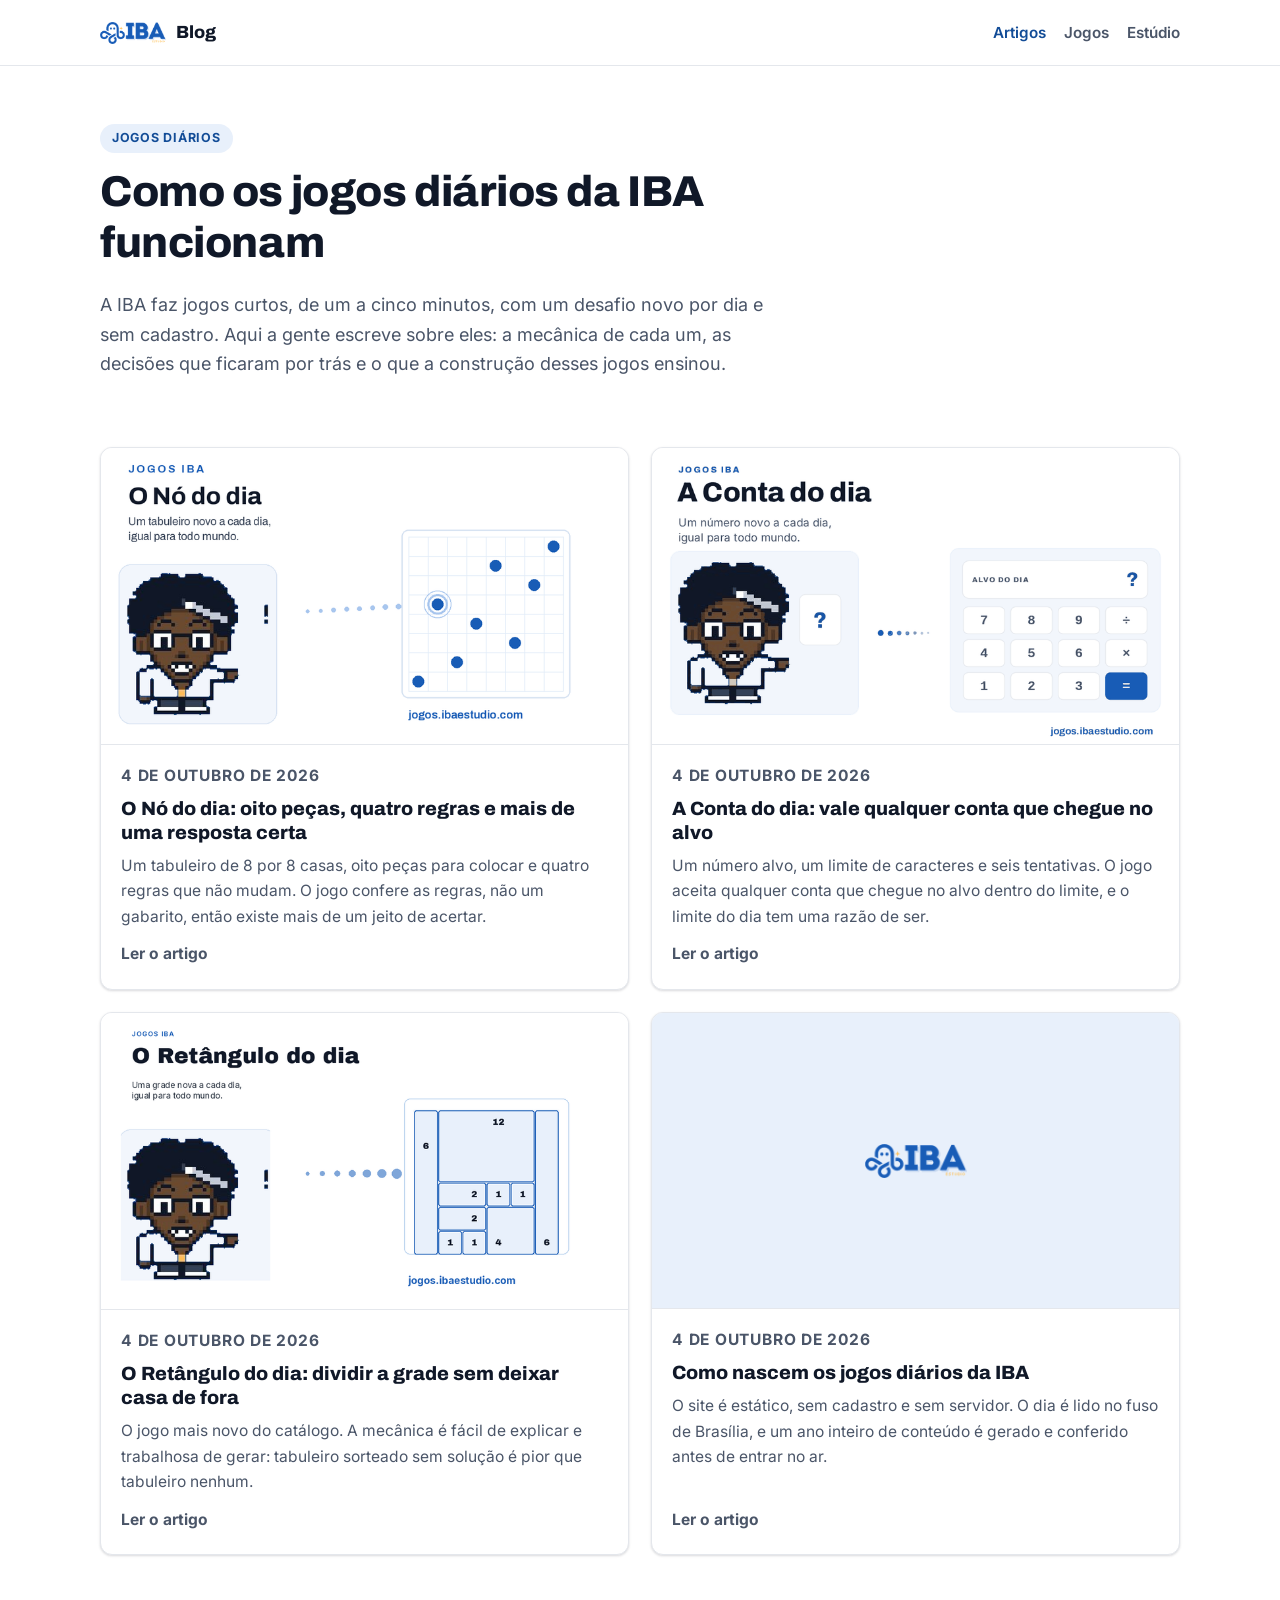
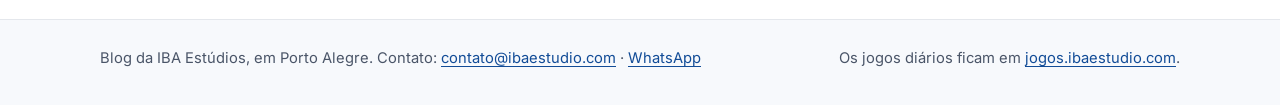
==== index.html @ 85745f3c "Blog da IBA: site estatico e os primeiros 4 artigos sobre os jogos Site novo, que vai viver em blog." ====
<!DOCTYPE html>
<html lang="pt-BR">
<head>
  <meta charset="utf-8" />
  <meta name="viewport" content="width=device-width, initial-scale=1" />
  <title>Blog da IBA: os jogos diários e como eles são feitos</title>
  <meta name="description" content="Artigos sobre os jogos diários da IBA: como cada um funciona, por que a conferência é por regra e o que existe por trás de um tabuleiro novo por dia." />
  <link rel="canonical" href="https://blog.ibaestudio.com/" />

  <meta name="theme-color" content="#185cb6" />
  <meta property="og:type" content="website" />
  <meta property="og:site_name" content="Blog da IBA" />
  <meta property="og:locale" content="pt_BR" />
  <meta property="og:title" content="Blog da IBA: os jogos diários e como eles são feitos" />
  <meta property="og:description" content="Artigos sobre os jogos diários da IBA: como cada um funciona, por que a conferência é por regra e o que existe por trás de um tabuleiro novo por dia." />
  <meta property="og:url" content="https://blog.ibaestudio.com/" />
  <meta name="twitter:card" content="summary_large_image" />
  <meta name="twitter:title" content="Blog da IBA: os jogos diários e como eles são feitos" />
  <meta name="twitter:description" content="Artigos sobre os jogos diários da IBA: como cada um funciona, por que a conferência é por regra e o que existe por trás de um tabuleiro novo por dia." />

  <link rel="icon" href="/favicon.ico" sizes="any" />
  <link rel="icon" type="image/png" sizes="32x32" href="/assets/img/favicon-32.png" />
  <link rel="icon" type="image/png" sizes="192x192" href="/assets/img/favicon-192.png" />
  <link rel="apple-touch-icon" sizes="180x180" href="/assets/img/apple-touch-icon.png" />

  <link rel="preload" href="/assets/fonts/archivo-latin-wght-normal.woff2" as="font" type="font/woff2" crossorigin />
  <link rel="preload" href="/assets/fonts/inter-latin-wght-normal.woff2" as="font" type="font/woff2" crossorigin />
  <link rel="stylesheet" href="/styles.css?v=20261004b" />
</head>
<body>
  <a class="skip-link" href="#conteudo">Ir para o conteúdo</a>

  <header class="header">
    <div class="container nav">
      <a class="marca" href="/">
        <img src="/assets/img/logo-iba.png" alt="IBA Estúdios" width="216" height="72" />
        <span>Blog</span>
      </a>
      <nav aria-label="Navegação principal">
        <a href="/" aria-current="page">Artigos</a>
        <a href="https://jogos.ibaestudio.com/">Jogos</a>
        <a href="https://www.ibaestudio.com/">Estúdio</a>
      </nav>
    </div>
  </header>

  <main id="conteudo">
    <div class="container">
      <section class="abertura">
        <span class="selo">Jogos diários</span>
        <h1>Como os jogos diários da IBA funcionam</h1>
        <p>
          A IBA faz jogos curtos, de um a cinco minutos, com um desafio novo por dia e sem cadastro.
          Aqui a gente escreve sobre eles: a mecânica de cada um, as decisões que ficaram por trás e
          o que a construção desses jogos ensinou.
        </p>
      </section>

      <ul class="lista">
      <li>
        <a class="cartao" href="/artigos/no-do-dia-oito-pecas.html">
        <img src="/assets/img/capa-no-do-dia-800.png" alt="Capa do jogo O Nó do dia" width="800" height="450" loading="lazy" />
          <span class="cartao-corpo">
            <span class="cartao-data"><time datetime="2026-10-04">4 de outubro de 2026</time></span>
            <strong>O Nó do dia: oito peças, quatro regras e mais de uma resposta certa</strong>
            <span>Um tabuleiro de 8 por 8 casas, oito peças para colocar e quatro regras que não mudam. O jogo confere as regras, não um gabarito, então existe mais de um jeito de acertar.</span>
            <span class="cartao-ler">Ler o artigo</span>
          </span>
        </a>
      </li>
      <li>
        <a class="cartao" href="/artigos/conta-do-dia-qualquer-conta.html">
        <img src="/assets/img/capa-conta-do-dia-800.png" alt="Capa do jogo A Conta do dia" width="800" height="450" loading="lazy" />
          <span class="cartao-corpo">
            <span class="cartao-data"><time datetime="2026-10-04">4 de outubro de 2026</time></span>
            <strong>A Conta do dia: vale qualquer conta que chegue no alvo</strong>
            <span>Um número alvo, um limite de caracteres e seis tentativas. O jogo aceita qualquer conta que chegue no alvo dentro do limite, e o limite do dia tem uma razão de ser.</span>
            <span class="cartao-ler">Ler o artigo</span>
          </span>
        </a>
      </li>
      <li>
        <a class="cartao" href="/artigos/retangulo-do-dia-grade-sem-sobra.html">
        <img src="/assets/img/capa-retangulo-do-dia-800.png" alt="Capa do jogo O Retângulo do dia" width="800" height="450" loading="lazy" />
          <span class="cartao-corpo">
            <span class="cartao-data"><time datetime="2026-10-04">4 de outubro de 2026</time></span>
            <strong>O Retângulo do dia: dividir a grade sem deixar casa de fora</strong>
            <span>O jogo mais novo do catálogo. A mecânica é fácil de explicar e trabalhosa de gerar: tabuleiro sorteado sem solução é pior que tabuleiro nenhum.</span>
            <span class="cartao-ler">Ler o artigo</span>
          </span>
        </a>
      </li>
      <li>
        <a class="cartao" href="/artigos/como-nascem-os-jogos-diarios.html">
        <span class="cartao-capa-marca"><img src="/assets/img/logo-iba.png" alt="IBA Estúdios" width="216" height="72" loading="lazy" /></span>
          <span class="cartao-corpo">
            <span class="cartao-data"><time datetime="2026-10-04">4 de outubro de 2026</time></span>
            <strong>Como nascem os jogos diários da IBA</strong>
            <span>O site é estático, sem cadastro e sem servidor. O dia é lido no fuso de Brasília, e um ano inteiro de conteúdo é gerado e conferido antes de entrar no ar.</span>
            <span class="cartao-ler">Ler o artigo</span>
          </span>
        </a>
      </li>
      </ul>
    </div>
  </main>

  <footer class="footer">
    <div class="container footer-conteudo">
      <p>
        Blog da IBA Estúdios, em Porto Alegre.
        Contato: <a href="mailto:contato@ibaestudio.com">contato@ibaestudio.com</a>
        · <a href="https://wa.me/5551993307386">WhatsApp</a>
      </p>
      <p>Os jogos diários ficam em <a href="https://jogos.ibaestudio.com/">jogos.ibaestudio.com</a>.</p>
    </div>
  </footer>
</body>
</html>
---- styles.css ----
/* ==========================================================================
   Blog da IBA: folha de estilo única do blog.
   Mesma pele dos jogos: fundo branco, superfície clara, borda fina de 1px, sombra
   discreta, azul de marca e laranja só em botão. Archivo nos títulos, Inter no corpo.
   Sem JS, sem fonte de terceiro, sem emoji.
   ========================================================================== */

@font-face {
  font-family: 'Archivo';
  font-style: normal;
  font-weight: 100 900;
  font-display: swap;
  src: url('assets/fonts/archivo-latin-wght-normal.woff2') format('woff2');
}

@font-face {
  font-family: 'Inter';
  font-style: normal;
  font-weight: 100 900;
  font-display: swap;
  src: url('assets/fonts/inter-latin-wght-normal.woff2') format('woff2');
}

:root {
  --color-surface-page: #ffffff;
  --color-surface: #f7f9fc;
  --color-surface-alt: #eef2f8;

  --color-ink: #101828;
  --color-ink-muted: #4a5568;
  --color-ink-soft: #5b6472;

  --color-brand: #185cb6;
  --color-brand-dark: #124c97;
  --color-brand-soft: #f2f6fc;
  --color-brand-soft-alt: #e8f0fb;

  --color-accent: #ffbd59;
  --color-accent-dark: #f0a62a;

  --color-border: #e4e7ec;
  --color-border-strong: #7c8798;
  --shadow-soft: 0 1px 2px rgba(16, 24, 40, 0.06), 0 1px 3px rgba(16, 24, 40, 0.1);

  --radius-sm: 6px;
  --radius-md: 8px;
  --radius-lg: 12px;

  --medida: 68ch;
}

*,
*::before,
*::after {
  box-sizing: border-box;
}

html {
  scroll-behavior: smooth;
}

@media (prefers-reduced-motion: reduce) {
  html { scroll-behavior: auto; }
  * { animation: none !important; transition: none !important; }
}

body {
  margin: 0;
  background: var(--color-surface-page);
  color: var(--color-ink);
  font-family: 'Inter', system-ui, -apple-system, 'Segoe UI', sans-serif;
  font-size: 1.0625rem;
  line-height: 1.65;
  -webkit-font-smoothing: antialiased;
}

h1, h2, h3 {
  font-family: 'Archivo', 'Inter', system-ui, sans-serif;
  font-weight: 800;
  line-height: 1.18;
  letter-spacing: -0.01em;
  color: var(--color-ink);
  margin: 0 0 0.5em;
}

h1 { font-size: clamp(1.9rem, 1.2rem + 2.6vw, 2.7rem); }
h2 { font-size: clamp(1.35rem, 1.1rem + 1vw, 1.7rem); margin-top: 2em; }
h3 { font-size: 1.15rem; margin-top: 1.6em; }

p { margin: 0 0 1.1em; }

a { color: var(--color-brand-dark); text-decoration-thickness: 1px; text-underline-offset: 3px; }
a:hover { color: var(--color-brand); }

strong { font-weight: 650; }

code {
  font-family: ui-monospace, SFMono-Regular, 'SF Mono', Menlo, Consolas, monospace;
  font-size: 0.9em;
  padding: 0.12em 0.36em;
  border: 1px solid var(--color-border);
  border-radius: var(--radius-sm);
  background: var(--color-surface);
}

.skip-link {
  position: absolute;
  left: -9999px;
  top: 0;
  padding: 10px 16px;
  background: var(--color-brand);
  color: #fff;
  z-index: 10;
}

.skip-link:focus { left: 8px; top: 8px; }

.container {
  width: min(100% - 40px, 1080px);
  margin-inline: auto;
}

/* ---------- cabeçalho ---------- */
.header {
  border-bottom: 1px solid var(--color-border);
  background: var(--color-surface-page);
}

.nav {
  display: flex;
  flex-wrap: wrap;
  align-items: center;
  justify-content: space-between;
  gap: 12px;
  padding: 18px 0;
}

.marca {
  display: flex;
  align-items: center;
  gap: 10px;
  font-family: 'Archivo', 'Inter', sans-serif;
  font-weight: 800;
  font-size: 1.1rem;
  color: var(--color-ink);
  text-decoration: none;
}

.marca img { height: 22px; width: auto; }

.nav nav {
  display: flex;
  flex-wrap: wrap;
  gap: 18px;
  font-size: 0.95rem;
}

.nav nav a {
  color: var(--color-ink-muted);
  text-decoration: none;
  font-weight: 600;
}

.nav nav a:hover,
.nav nav a[aria-current='page'] { color: var(--color-brand-dark); }

/* ---------- abertura ---------- */
.abertura {
  padding: 56px 0 8px;
  max-width: 62ch;
}

.abertura .selo {
  display: inline-block;
  margin-bottom: 14px;
  padding: 4px 12px;
  border-radius: 999px;
  background: var(--color-brand-soft-alt);
  color: var(--color-brand-dark);
  font-size: 0.78rem;
  font-weight: 700;
  letter-spacing: 0.06em;
  text-transform: uppercase;
}

.abertura p { color: var(--color-ink-muted); font-size: 1.12rem; }

/* ---------- lista de artigos ---------- */
.lista {
  display: grid;
  grid-template-columns: repeat(2, minmax(0, 1fr));
  gap: 22px;
  margin: 40px 0 0;
  padding: 0;
  list-style: none;
}

.lista li { display: flex; }

.cartao {
  display: flex;
  flex-direction: column;
  overflow: hidden;
  border: 1px solid var(--color-border);
  border-radius: var(--radius-lg);
  background: var(--color-surface-page);
  box-shadow: var(--shadow-soft);
  color: inherit;
  text-decoration: none;
  transition: border-color 160ms ease, box-shadow 160ms ease;
}

.cartao:hover { border-color: var(--color-border-strong); box-shadow: 0 4px 10px rgba(16, 24, 40, 0.08); }
.cartao:focus-visible { outline: 3px solid var(--color-brand); outline-offset: 2px; }

.cartao img { display: block; width: 100%; height: auto; border-bottom: 1px solid var(--color-border); }

/* Cartão sem capa de jogo: bloco da mesma proporção dos outros, com a marca no lugar da arte. */
.cartao-capa-marca {
  display: flex;
  align-items: center;
  justify-content: center;
  aspect-ratio: 16 / 9;
  border-bottom: 1px solid var(--color-border);
  background: var(--color-brand-soft-alt);
}

.cartao-capa-marca img {
  width: auto;
  height: 34px;
  border: 0;
}

.cartao-corpo { display: flex; flex-direction: column; gap: 8px; padding: 18px 20px 22px; flex: 1; }

.cartao-data {
  font-size: 0.8rem;
  font-weight: 700;
  letter-spacing: 0.05em;
  text-transform: uppercase;
  color: var(--color-ink-muted);
}

.cartao-corpo strong { font-family: 'Archivo', 'Inter', sans-serif; font-size: 1.2rem; font-weight: 800; line-height: 1.25; }

.cartao-corpo span { color: var(--color-ink-muted); font-size: 0.97rem; }

.cartao-ler {
  margin-top: auto;
  padding-top: 4px;
  font-weight: 700;
  font-size: 0.95rem;
  color: var(--color-brand-dark);
}

/* ---------- artigo ---------- */
.artigo { padding: 44px 0 8px; }

.artigo-cabeca { max-width: var(--medida); }

.artigo-data {
  color: var(--color-ink-muted);
  font-size: 0.9rem;
  font-weight: 600;
  margin-bottom: 6px;
}

.prosa { max-width: var(--medida); padding-bottom: 24px; }

.prosa > p:first-of-type { font-size: 1.15rem; color: var(--color-ink-muted); }

.prosa h2 { padding-top: 8px; }

.prosa ul,
.prosa ol { padding-left: 1.25rem; margin: 0 0 1.2em; }

.prosa li { margin-bottom: 0.4em; }

.prosa blockquote {
  margin: 1.6em 0;
  padding: 4px 0 4px 18px;
  border-left: 3px solid var(--color-brand);
  color: var(--color-ink-muted);
  font-size: 1.05rem;
}

.prosa hr { border: 0; border-top: 1px solid var(--color-border); margin: 2.4em 0; }

/* caixa de exemplo: mostra o tabuleiro ou a conta em texto, sem imagem */
.exemplo {
  margin: 1.6em 0;
  padding: 16px 18px;
  border: 1px solid var(--color-border);
  border-radius: var(--radius-lg);
  background: var(--color-surface);
  font-family: ui-monospace, SFMono-Regular, 'SF Mono', Menlo, Consolas, monospace;
  font-size: 0.95rem;
  line-height: 1.7;
  color: var(--color-ink);
  overflow-x: auto;
}

.exemplo-rotulo {
  display: block;
  margin-bottom: 8px;
  font-family: 'Inter', sans-serif;
  font-size: 0.75rem;
  font-weight: 700;
  letter-spacing: 0.06em;
  text-transform: uppercase;
  color: var(--color-ink-muted);
}

/* ---------- chamada para o jogo ---------- */
.jogar {
  margin: 8px 0 0;
  padding: 20px;
  border: 1px solid var(--color-border);
  border-radius: var(--radius-lg);
  background: var(--color-surface-page);
  box-shadow: var(--shadow-soft);
  display: flex;
  flex-wrap: wrap;
  align-items: center;
  justify-content: space-between;
  gap: 14px;
  max-width: var(--medida);
}

.jogar p { margin: 0; color: var(--color-ink-muted); }

.btn {
  display: inline-flex;
  align-items: center;
  min-height: 44px;
  padding: 10px 18px;
  border: 1px solid var(--color-brand);
  border-radius: var(--radius-md);
  background: var(--color-brand);
  color: #ffffff;
  font-weight: 650;
  text-decoration: none;
  touch-action: manipulation;
}

.btn:hover { background: var(--color-brand-dark); color: #ffffff; }
.btn:focus-visible { outline: 3px solid var(--color-brand-dark); outline-offset: 2px; }

.btn-acao {
  background: var(--color-accent);
  border-color: var(--color-accent-dark);
  color: #101828;
}

.btn-acao:hover { background: var(--color-accent-dark); color: #101828; }

/* ---------- rodapé ---------- */
.footer {
  margin-top: 64px;
  border-top: 1px solid var(--color-border);
  background: var(--color-surface);
}

.footer-conteudo {
  display: flex;
  flex-wrap: wrap;
  align-items: center;
  justify-content: space-between;
  gap: 16px;
  padding: 26px 0 34px;
  font-size: 0.92rem;
  color: var(--color-ink-muted);
}

.footer-conteudo p { margin: 0; }

.footer-logo { height: 18px; width: auto; display: block; opacity: 0.9; }

@media (max-width: 760px) {
  .lista { grid-template-columns: minmax(0, 1fr); }
  .abertura { padding-top: 36px; }
  .jogar { align-items: flex-start; }
}
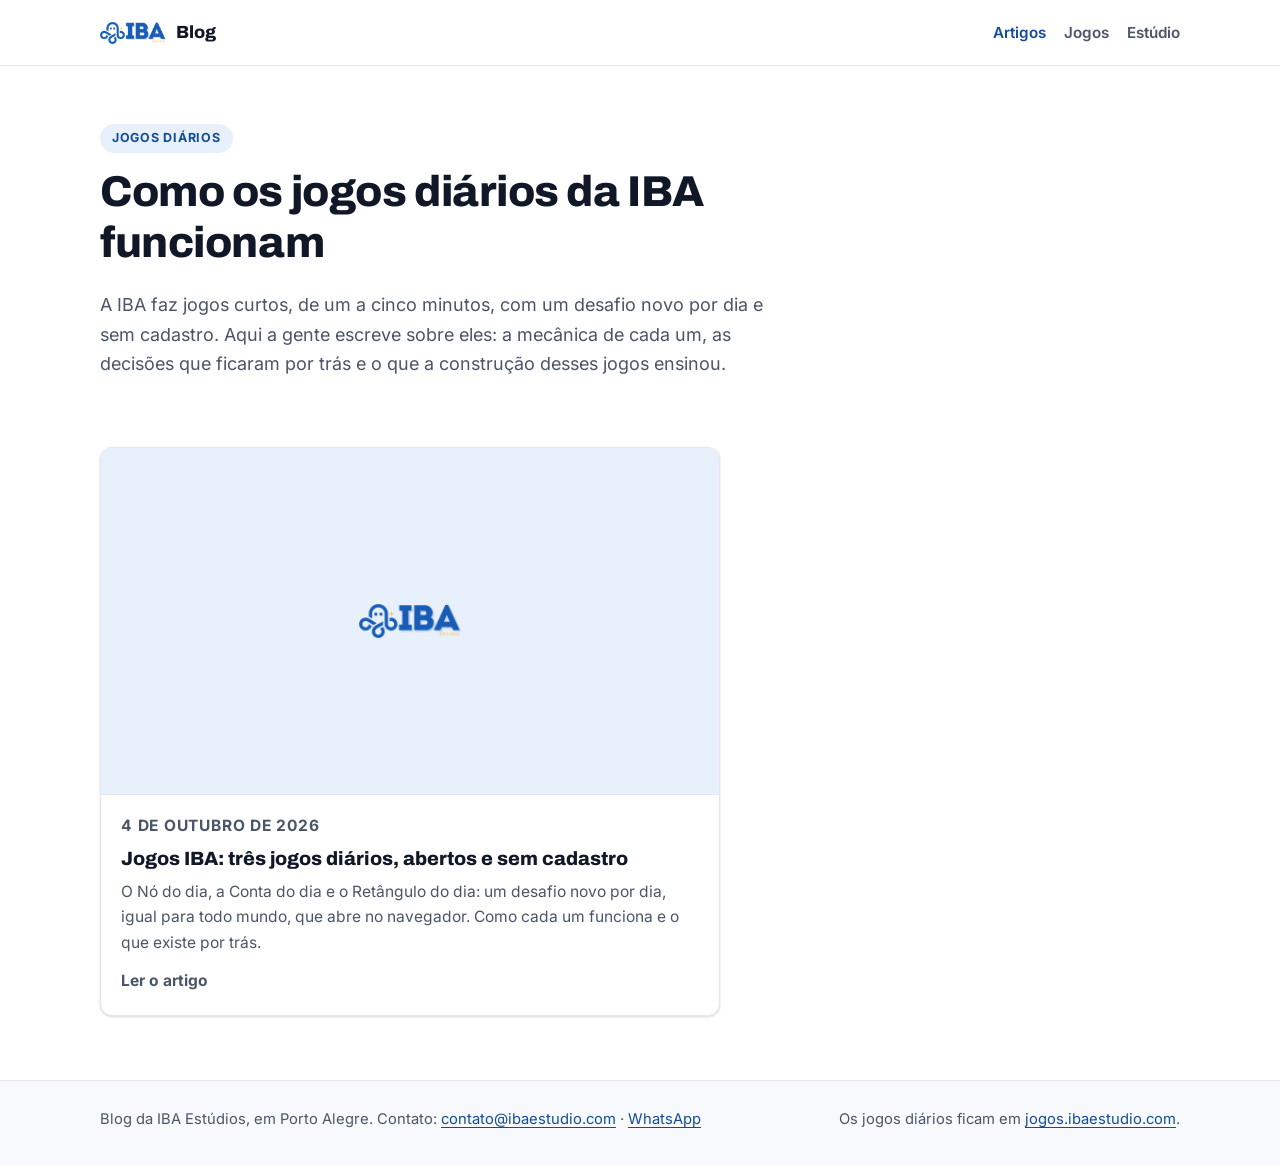
==== commit 7059644f: "Um artigo só sobre o site de jogos, no lugar de quatro Regra da Isis: um artigo por tema. O Nó, a Co" ====
--- a/index.html
+++ b/index.html
@@ -25,7 +25,7 @@
 
   <link rel="preload" href="/assets/fonts/archivo-latin-wght-normal.woff2" as="font" type="font/woff2" crossorigin />
   <link rel="preload" href="/assets/fonts/inter-latin-wght-normal.woff2" as="font" type="font/woff2" crossorigin />
-  <link rel="stylesheet" href="/styles.css?v=20261004b" />
+  <link rel="stylesheet" href="/styles.css?v=20261004c" />
 </head>
 <body>
   <a class="skip-link" href="#conteudo">Ir para o conteúdo</a>
@@ -58,45 +58,12 @@
 
       <ul class="lista">
       <li>
-        <a class="cartao" href="/artigos/no-do-dia-oito-pecas.html">
-        <img src="/assets/img/capa-no-do-dia-800.png" alt="Capa do jogo O Nó do dia" width="800" height="450" loading="lazy" />
-          <span class="cartao-corpo">
-            <span class="cartao-data"><time datetime="2026-10-04">4 de outubro de 2026</time></span>
-            <strong>O Nó do dia: oito peças, quatro regras e mais de uma resposta certa</strong>
-            <span>Um tabuleiro de 8 por 8 casas, oito peças para colocar e quatro regras que não mudam. O jogo confere as regras, não um gabarito, então existe mais de um jeito de acertar.</span>
-            <span class="cartao-ler">Ler o artigo</span>
-          </span>
-        </a>
-      </li>
-      <li>
-        <a class="cartao" href="/artigos/conta-do-dia-qualquer-conta.html">
-        <img src="/assets/img/capa-conta-do-dia-800.png" alt="Capa do jogo A Conta do dia" width="800" height="450" loading="lazy" />
-          <span class="cartao-corpo">
-            <span class="cartao-data"><time datetime="2026-10-04">4 de outubro de 2026</time></span>
-            <strong>A Conta do dia: vale qualquer conta que chegue no alvo</strong>
-            <span>Um número alvo, um limite de caracteres e seis tentativas. O jogo aceita qualquer conta que chegue no alvo dentro do limite, e o limite do dia tem uma razão de ser.</span>
-            <span class="cartao-ler">Ler o artigo</span>
-          </span>
-        </a>
-      </li>
-      <li>
-        <a class="cartao" href="/artigos/retangulo-do-dia-grade-sem-sobra.html">
-        <img src="/assets/img/capa-retangulo-do-dia-800.png" alt="Capa do jogo O Retângulo do dia" width="800" height="450" loading="lazy" />
-          <span class="cartao-corpo">
-            <span class="cartao-data"><time datetime="2026-10-04">4 de outubro de 2026</time></span>
-            <strong>O Retângulo do dia: dividir a grade sem deixar casa de fora</strong>
-            <span>O jogo mais novo do catálogo. A mecânica é fácil de explicar e trabalhosa de gerar: tabuleiro sorteado sem solução é pior que tabuleiro nenhum.</span>
-            <span class="cartao-ler">Ler o artigo</span>
-          </span>
-        </a>
-      </li>
-      <li>
-        <a class="cartao" href="/artigos/como-nascem-os-jogos-diarios.html">
+        <a class="cartao" href="/artigos/jogos-iba-tres-jogos-diarios.html">
         <span class="cartao-capa-marca"><img src="/assets/img/logo-iba.png" alt="IBA Estúdios" width="216" height="72" loading="lazy" /></span>
           <span class="cartao-corpo">
             <span class="cartao-data"><time datetime="2026-10-04">4 de outubro de 2026</time></span>
-            <strong>Como nascem os jogos diários da IBA</strong>
-            <span>O site é estático, sem cadastro e sem servidor. O dia é lido no fuso de Brasília, e um ano inteiro de conteúdo é gerado e conferido antes de entrar no ar.</span>
+            <strong>Jogos IBA: três jogos diários, abertos e sem cadastro</strong>
+            <span>O Nó do dia, a Conta do dia e o Retângulo do dia: um desafio novo por dia, igual para todo mundo, que abre no navegador. Como cada um funciona e o que existe por trás.</span>
             <span class="cartao-ler">Ler o artigo</span>
           </span>
         </a>
--- a/styles.css
+++ b/styles.css
@@ -197,6 +197,9 @@
 
 .lista li { display: flex; }
 
+/* Um artigo só: o cartão não fica perdido na metade de uma grade de duas colunas. */
+.lista:has(> li:only-child) { grid-template-columns: minmax(0, 620px); }
+
 .cartao {
   display: flex;
   flex-direction: column;
@@ -282,6 +285,16 @@
   border-left: 3px solid var(--color-brand);
   color: var(--color-ink-muted);
   font-size: 1.05rem;
+}
+
+.prosa figure { margin: 0 0 1.4em; }
+
+.prosa figure img {
+  display: block;
+  width: 100%;
+  height: auto;
+  border: 1px solid var(--color-border);
+  border-radius: var(--radius-lg);
 }
 
 .prosa hr { border: 0; border-top: 1px solid var(--color-border); margin: 2.4em 0; }
